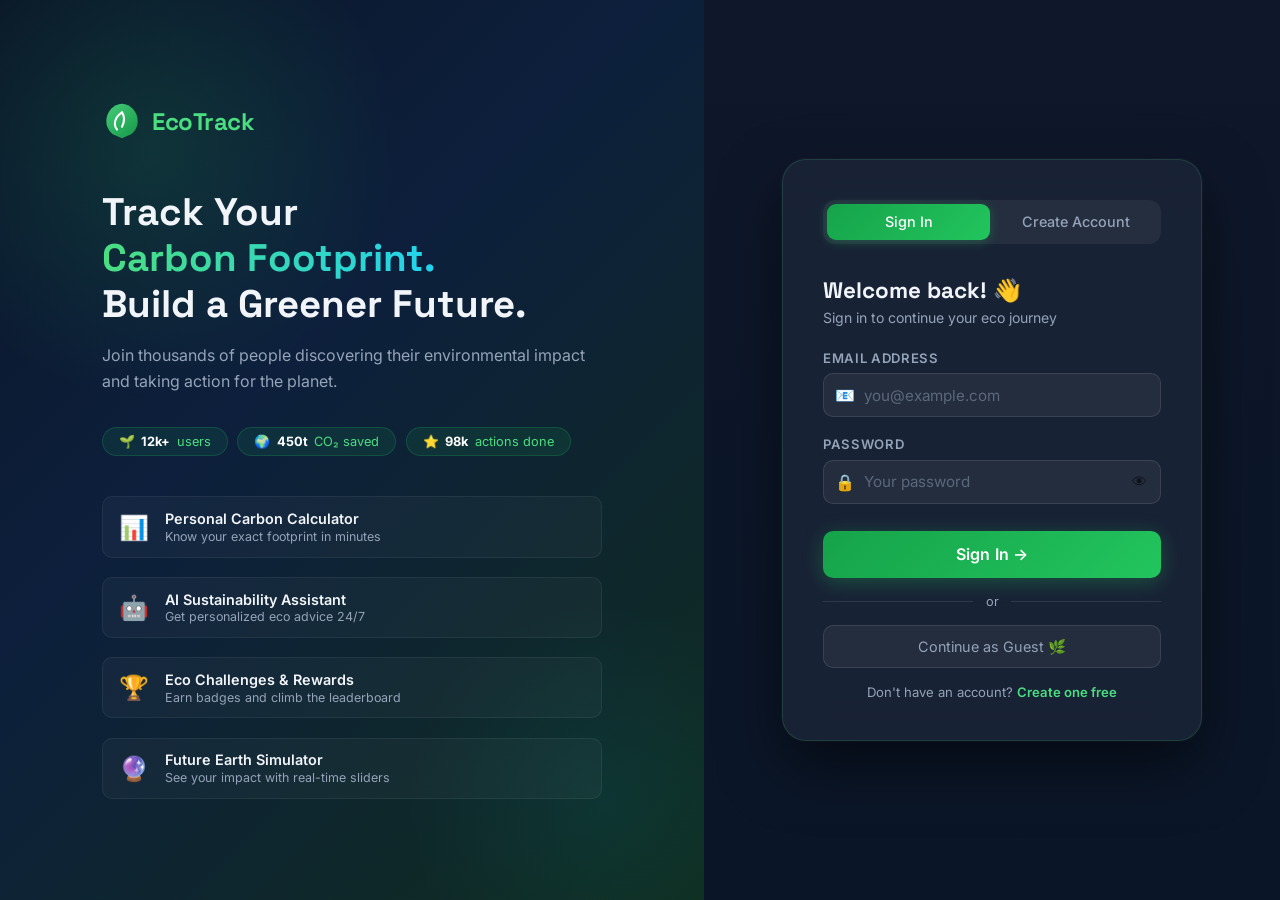
==== login.html @ 1db9c057 "Add files via upload" ====
<!DOCTYPE html>
<html lang="en">
<head>
  <meta charset="UTF-8" />
  <meta name="viewport" content="width=device-width, initial-scale=1.0" />
  <title>EcoTrack — Sign In</title>
  <meta name="description" content="Sign in or create your EcoTrack account to start tracking your carbon footprint." />
  <link rel="preconnect" href="https://fonts.googleapis.com" />
  <link rel="preconnect" href="https://fonts.gstatic.com" crossorigin />
  <link href="https://fonts.googleapis.com/css2?family=Inter:wght@300;400;500;600;700;800&family=Space+Grotesk:wght@400;500;600;700&display=swap" rel="stylesheet" />
  <link rel="stylesheet" href="css/login.css" />
</head>
<body>

  <!-- Animated background particles -->
  <div class="bg-particles" id="bgParticles"></div>

  <div class="login-layout">

    <!-- ── LEFT PANEL ── -->
    <div class="left-panel">
      <div class="left-content">
        <div class="brand">
          <div class="brand-logo">
            <svg width="40" height="40" viewBox="0 0 28 28" fill="none">
              <path d="M14 2C8 2 3 8 3 14c0 4 2 7.5 5 9.5L14 26l6-2.5c3-2 5-5.5 5-9.5C25 8 20 2 14 2z" fill="url(#lg1)" opacity="0.9"/>
              <path d="M14 8c-3 2-5 5-5 8 0 1.5.5 3 1.5 4" stroke="#fff" stroke-width="1.5" stroke-linecap="round"/>
              <path d="M14 8c2 3 2 6 0 10" stroke="#fff" stroke-width="1.5" stroke-linecap="round"/>
              <defs>
                <linearGradient id="lg1" x1="3" y1="2" x2="25" y2="26" gradientUnits="userSpaceOnUse">
                  <stop offset="0%" stop-color="#4ade80"/>
                  <stop offset="100%" stop-color="#16a34a"/>
                </linearGradient>
              </defs>
            </svg>
            <span>EcoTrack</span>
          </div>
        </div>

        <div class="hero-text">
          <h1>Track Your<br/><span class="gradient-text">Carbon Footprint.</span><br/>Build a Greener Future.</h1>
          <p>Join thousands of people discovering their environmental impact and taking action for the planet.</p>
        </div>

        <div class="stats-row">
          <div class="stat-pill">🌱 <strong>12k+</strong> users</div>
          <div class="stat-pill">🌍 <strong>450t</strong> CO₂ saved</div>
          <div class="stat-pill">⭐ <strong>98k</strong> actions done</div>
        </div>

        <div class="features-list">
          <div class="feature-item">
            <span class="feature-icon">📊</span>
            <div>
              <div class="feature-title">Personal Carbon Calculator</div>
              <div class="feature-desc">Know your exact footprint in minutes</div>
            </div>
          </div>
          <div class="feature-item">
            <span class="feature-icon">🤖</span>
            <div>
              <div class="feature-title">AI Sustainability Assistant</div>
              <div class="feature-desc">Get personalized eco advice 24/7</div>
            </div>
          </div>
          <div class="feature-item">
            <span class="feature-icon">🏆</span>
            <div>
              <div class="feature-title">Eco Challenges & Rewards</div>
              <div class="feature-desc">Earn badges and climb the leaderboard</div>
            </div>
          </div>
          <div class="feature-item">
            <span class="feature-icon">🔮</span>
            <div>
              <div class="feature-title">Future Earth Simulator</div>
              <div class="feature-desc">See your impact with real-time sliders</div>
            </div>
          </div>
        </div>
      </div>
    </div>

    <!-- ── RIGHT PANEL ── -->
    <div class="right-panel">
      <div class="form-card" id="formCard">

        <!-- Tab switcher -->
        <div class="form-tabs">
          <button class="form-tab active" id="tabSignIn" onclick="showTab('signin')">Sign In</button>
          <button class="form-tab" id="tabRegister" onclick="showTab('register')">Create Account</button>
        </div>

        <!-- ── SIGN IN FORM ── -->
        <div class="form-panel active" id="panelSignin">
          <div class="form-welcome">
            <h2>Welcome back! 👋</h2>
            <p>Sign in to continue your eco journey</p>
          </div>
          <div class="error-box" id="signinError" style="display:none"></div>
          <form id="signinForm" onsubmit="handleSignin(event)" novalidate>
            <div class="field-group">
              <label for="signinEmail">Email address</label>
              <div class="input-wrap">
                <span class="input-icon">📧</span>
                <input type="email" id="signinEmail" placeholder="you@example.com" autocomplete="email" required />
              </div>
            </div>
            <div class="field-group">
              <label for="signinPassword">Password</label>
              <div class="input-wrap">
                <span class="input-icon">🔒</span>
                <input type="password" id="signinPassword" placeholder="Your password" autocomplete="current-password" required />
                <button type="button" class="toggle-pw" onclick="togglePassword('signinPassword', this)">👁</button>
              </div>
            </div>
            <button type="submit" class="btn-submit" id="signinBtn">
              <span class="btn-text">Sign In →</span>
              <span class="btn-loader" style="display:none">⏳</span>
            </button>
          </form>
          <div class="form-divider"><span>or</span></div>
          <button class="btn-guest" onclick="continueAsGuest()">Continue as Guest 🌿</button>
          <p class="form-switch">Don't have an account? <a href="#" onclick="showTab('register')">Create one free</a></p>
        </div>

        <!-- ── REGISTER FORM ── -->
        <div class="form-panel" id="panelRegister">
          <div class="form-welcome">
            <h2>Join EcoTrack 🌱</h2>
            <p>Create your free account and start making a difference</p>
          </div>
          <div class="error-box" id="registerError" style="display:none"></div>
          <div class="success-box" id="registerSuccess" style="display:none"></div>
          <form id="registerForm" onsubmit="handleRegister(event)" novalidate>
            <div class="field-group">
              <label for="regUsername">Username</label>
              <div class="input-wrap">
                <span class="input-icon">🧑</span>
                <input type="text" id="regUsername" placeholder="e.g. eco_warrior" autocomplete="username" required minlength="3" />
              </div>
            </div>
            <div class="field-group">
              <label for="regEmail">Email address</label>
              <div class="input-wrap">
                <span class="input-icon">📧</span>
                <input type="email" id="regEmail" placeholder="you@example.com" autocomplete="email" required />
              </div>
            </div>
            <div class="field-group">
              <label for="regPassword">Password</label>
              <div class="input-wrap">
                <span class="input-icon">🔒</span>
                <input type="password" id="regPassword" placeholder="At least 6 characters" autocomplete="new-password" required minlength="6" />
                <button type="button" class="toggle-pw" onclick="togglePassword('regPassword', this)">👁</button>
              </div>
              <div class="password-strength" id="pwStrength">
                <div class="strength-bar"><div class="strength-fill" id="strengthFill"></div></div>
                <span class="strength-label" id="strengthLabel">Enter password</span>
              </div>
            </div>
            <div class="field-group">
              <label for="regConfirm">Confirm Password</label>
              <div class="input-wrap">
                <span class="input-icon">🔒</span>
                <input type="password" id="regConfirm" placeholder="Repeat password" required />
              </div>
            </div>
            <button type="submit" class="btn-submit" id="registerBtn">
              <span class="btn-text">Create Account 🌍</span>
              <span class="btn-loader" style="display:none">⏳</span>
            </button>
          </form>
          <p class="form-switch">Already have an account? <a href="#" onclick="showTab('signin')">Sign in</a></p>
        </div>

      </div>
    </div>

  </div>

  <script src="js/auth.js"></script>
  <script>
    // ── If already logged in, go directly to app ──
    if (isLoggedIn()) {
      window.location.href = 'index.html';
    }

    // ── Tab switching ──
    function showTab(tab) {
      document.querySelectorAll('.form-tab').forEach(t => t.classList.remove('active'));
      document.querySelectorAll('.form-panel').forEach(p => p.classList.remove('active'));
      if (tab === 'signin') {
        document.getElementById('tabSignIn').classList.add('active');
        document.getElementById('panelSignin').classList.add('active');
      } else {
        document.getElementById('tabRegister').classList.add('active');
        document.getElementById('panelRegister').classList.add('active');
      }
      // Clear errors
      ['signinError','registerError','registerSuccess'].forEach(id => {
        const el = document.getElementById(id);
        if (el) el.style.display = 'none';
      });
    }

    // ── Password toggle ──
    function togglePassword(fieldId, btn) {
      const field = document.getElementById(fieldId);
      field.type = field.type === 'password' ? 'text' : 'password';
      btn.textContent = field.type === 'password' ? '👁' : '🙈';
    }

    // ── Password strength ──
    document.getElementById('regPassword').addEventListener('input', function() {
      const val = this.value;
      const fill = document.getElementById('strengthFill');
      const label = document.getElementById('strengthLabel');
      let score = 0;
      if (val.length >= 6) score++;
      if (val.length >= 10) score++;
      if (/[A-Z]/.test(val)) score++;
      if (/[0-9]/.test(val)) score++;
      if (/[^A-Za-z0-9]/.test(val)) score++;
      const pct = (score / 5) * 100;
      fill.style.width = pct + '%';
      const colors = ['#ef4444','#f97316','#fbbf24','#22c55e','#16a34a'];
      const labels = ['Very Weak','Weak','Fair','Strong','Very Strong'];
      fill.style.background = colors[score - 1] || '#334155';
      label.textContent = score > 0 ? labels[score - 1] : 'Enter password';
    });

    // ── Sign In ──
    function handleSignin(e) {
      e.preventDefault();
      const email = document.getElementById('signinEmail').value.trim();
      const password = document.getElementById('signinPassword').value;
      const errEl = document.getElementById('signinError');

      if (!email || !password) {
        showError(errEl, 'Please fill in all fields.');
        return;
      }

      setLoading('signinBtn', true);
      setTimeout(() => {
        const result = loginUser(email, password);
        setLoading('signinBtn', false);
        if (result.ok) {
          window.location.href = 'index.html';
        } else {
          showError(errEl, result.error);
        }
      }, 600);
    }

    // ── Register ──
    function handleRegister(e) {
      e.preventDefault();
      const username = document.getElementById('regUsername').value.trim();
      const email = document.getElementById('regEmail').value.trim();
      const password = document.getElementById('regPassword').value;
      const confirm = document.getElementById('regConfirm').value;
      const errEl = document.getElementById('registerError');
      const sucEl = document.getElementById('registerSuccess');

      if (!username || !email || !password || !confirm) {
        showError(errEl, 'Please fill in all fields.'); return;
      }
      if (username.length < 3) {
        showError(errEl, 'Username must be at least 3 characters.'); return;
      }
      if (password.length < 6) {
        showError(errEl, 'Password must be at least 6 characters.'); return;
      }
      if (password !== confirm) {
        showError(errEl, 'Passwords do not match.'); return;
      }

      setLoading('registerBtn', true);
      setTimeout(() => {
        const result = registerUser(username, email, password);
        setLoading('registerBtn', false);
        if (result.ok) {
          errEl.style.display = 'none';
          sucEl.textContent = '✅ Account created! Signing you in…';
          sucEl.style.display = 'block';
          setTimeout(() => {
            loginUser(email, password);
            window.location.href = 'index.html';
          }, 1000);
        } else {
          showError(errEl, result.error);
        }
      }, 700);
    }

    // ── Guest ──
    function continueAsGuest() {
      const result = registerUser('Guest_' + Math.floor(Math.random()*9999), 'guest_' + Date.now() + '@guest.local', 'guest123');
      if (result.ok) {
        loginUser(result.user.email, 'guest123');
        window.location.href = 'index.html';
      }
    }

    // ── Helpers ──
    function showError(el, msg) {
      el.textContent = '⚠️ ' + msg;
      el.style.display = 'block';
      el.style.animation = 'none';
      requestAnimationFrame(() => { el.style.animation = 'shakeX 0.4s'; });
    }

    function setLoading(btnId, loading) {
      const btn = document.getElementById(btnId);
      btn.querySelector('.btn-text').style.display = loading ? 'none' : 'inline';
      btn.querySelector('.btn-loader').style.display = loading ? 'inline' : 'none';
      btn.disabled = loading;
    }

    // ── Particle background ──
    (function spawnParticles() {
      const container = document.getElementById('bgParticles');
      const emojis = ['🌱','🍃','♻️','🌿','🌎','⭐','💚'];
      for (let i = 0; i < 18; i++) {
        const p = document.createElement('div');
        p.className = 'particle';
        p.textContent = emojis[i % emojis.length];
        p.style.left = Math.random() * 100 + 'vw';
        p.style.top = Math.random() * 100 + 'vh';
        p.style.animationDelay = (Math.random() * 8) + 's';
        p.style.animationDuration = (6 + Math.random() * 8) + 's';
        p.style.fontSize = (12 + Math.random() * 16) + 'px';
        p.style.opacity = (0.08 + Math.random() * 0.12).toString();
        container.appendChild(p);
      }
    })();
  </script>
</body>
</html>
---- css/login.css ----
/* login.css — EcoTrack login/register page styles */

*, *::before, *::after { box-sizing: border-box; margin: 0; padding: 0; }

:root {
  --green: #22c55e;
  --green-light: #4ade80;
  --green-dark: #16a34a;
  --navy: #0f172a;
  --navy-2: #1e293b;
  --navy-3: #334155;
  --text: #f1f5f9;
  --text-muted: #94a3b8;
  --glass: rgba(30, 41, 59, 0.7);
  --glass-border: rgba(74, 222, 128, 0.15);
  --radius: 16px;
  --radius-sm: 10px;
}

html, body {
  height: 100%;
  font-family: 'Inter', sans-serif;
  background: var(--navy);
  color: var(--text);
  overflow-x: hidden;
}

/* ── Animated background ── */
.bg-particles {
  position: fixed;
  inset: 0;
  pointer-events: none;
  z-index: 0;
  overflow: hidden;
}

.particle {
  position: absolute;
  animation: floatParticle linear infinite;
  user-select: none;
}

@keyframes floatParticle {
  0%   { transform: translateY(0) rotate(0deg); opacity: 0; }
  10%  { opacity: 1; }
  90%  { opacity: 1; }
  100% { transform: translateY(-110vh) rotate(360deg); opacity: 0; }
}

/* ── Layout ── */
.login-layout {
  position: relative;
  z-index: 1;
  display: flex;
  min-height: 100vh;
}

/* ── LEFT PANEL ── */
.left-panel {
  flex: 1 1 55%;
  background: linear-gradient(135deg, #0a1628 0%, #0d1f3c 40%, #0f2d1f 100%);
  display: flex;
  align-items: center;
  justify-content: center;
  padding: 3rem 4rem;
  position: relative;
  overflow: hidden;
}

.left-panel::before {
  content: '';
  position: absolute;
  width: 500px; height: 500px;
  background: radial-gradient(circle, rgba(34,197,94,0.15) 0%, transparent 70%);
  top: -100px; left: -100px;
  border-radius: 50%;
}

.left-panel::after {
  content: '';
  position: absolute;
  width: 400px; height: 400px;
  background: radial-gradient(circle, rgba(6,182,212,0.08) 0%, transparent 70%);
  bottom: -100px; right: -100px;
  border-radius: 50%;
}

.left-content { position: relative; z-index: 1; max-width: 500px; }

.brand {
  display: flex;
  align-items: center;
  margin-bottom: 3rem;
}

.brand-logo {
  display: flex;
  align-items: center;
  gap: 10px;
  font-family: 'Space Grotesk', sans-serif;
  font-size: 1.5rem;
  font-weight: 700;
  color: var(--green-light);
  letter-spacing: -0.5px;
}

.hero-text { margin-bottom: 2rem; }

.hero-text h1 {
  font-family: 'Space Grotesk', sans-serif;
  font-size: clamp(1.8rem, 3vw, 2.4rem);
  font-weight: 700;
  line-height: 1.2;
  color: var(--text);
  margin-bottom: 1rem;
}

.gradient-text {
  background: linear-gradient(90deg, #4ade80, #22d3ee);
  -webkit-background-clip: text;
  -webkit-text-fill-color: transparent;
  background-clip: text;
}

.hero-text p {
  color: var(--text-muted);
  font-size: 1rem;
  line-height: 1.6;
}

/* ── Stats row ── */
.stats-row {
  display: flex;
  flex-wrap: wrap;
  gap: 0.6rem;
  margin-bottom: 2.5rem;
}

.stat-pill {
  background: rgba(34,197,94,0.1);
  border: 1px solid rgba(34,197,94,0.2);
  border-radius: 100px;
  padding: 0.4rem 1rem;
  font-size: 0.8rem;
  color: var(--green-light);
  display: flex;
  align-items: center;
  gap: 0.4rem;
}

.stat-pill strong { color: #fff; }

/* ── Features list ── */
.features-list { display: flex; flex-direction: column; gap: 1.2rem; }

.feature-item {
  display: flex;
  align-items: center;
  gap: 1rem;
  background: rgba(255,255,255,0.03);
  border: 1px solid rgba(255,255,255,0.06);
  border-radius: var(--radius-sm);
  padding: 0.8rem 1rem;
  transition: background 0.2s;
}

.feature-item:hover { background: rgba(34,197,94,0.06); }

.feature-icon { font-size: 1.5rem; flex-shrink: 0; }
.feature-title { font-weight: 600; font-size: 0.9rem; margin-bottom: 0.1rem; }
.feature-desc { font-size: 0.78rem; color: var(--text-muted); }

/* ── RIGHT PANEL ── */
.right-panel {
  flex: 0 0 45%;
  display: flex;
  align-items: center;
  justify-content: center;
  padding: 2rem;
  background: linear-gradient(180deg, #0f172a 0%, #0a1628 100%);
}

/* ── Form card ── */
.form-card {
  width: 100%;
  max-width: 420px;
  background: var(--glass);
  backdrop-filter: blur(20px);
  -webkit-backdrop-filter: blur(20px);
  border: 1px solid var(--glass-border);
  border-radius: 24px;
  padding: 2.5rem;
  box-shadow: 0 25px 60px rgba(0,0,0,0.5), 0 0 0 1px rgba(255,255,255,0.03);
}

/* ── Tabs ── */
.form-tabs {
  display: flex;
  background: rgba(255,255,255,0.05);
  border-radius: 12px;
  padding: 4px;
  margin-bottom: 2rem;
  gap: 4px;
}

.form-tab {
  flex: 1;
  background: transparent;
  border: none;
  color: var(--text-muted);
  padding: 0.6rem;
  border-radius: 9px;
  font-size: 0.9rem;
  font-weight: 500;
  cursor: pointer;
  transition: all 0.25s;
  font-family: 'Inter', sans-serif;
}

.form-tab.active {
  background: linear-gradient(135deg, var(--green-dark), var(--green));
  color: #fff;
  box-shadow: 0 2px 12px rgba(34,197,94,0.3);
}

/* ── Form panels ── */
.form-panel { display: none; animation: fadeIn 0.3s ease; }
.form-panel.active { display: block; }

@keyframes fadeIn { from { opacity:0; transform:translateY(8px); } to { opacity:1; transform:translateY(0); } }

.form-welcome { margin-bottom: 1.5rem; }
.form-welcome h2 {
  font-family: 'Space Grotesk', sans-serif;
  font-size: 1.4rem;
  font-weight: 700;
  margin-bottom: 0.25rem;
}
.form-welcome p { color: var(--text-muted); font-size: 0.88rem; }

/* ── Fields ── */
.field-group { margin-bottom: 1.2rem; }

.field-group label {
  display: block;
  font-size: 0.82rem;
  font-weight: 600;
  color: var(--text-muted);
  margin-bottom: 0.45rem;
  text-transform: uppercase;
  letter-spacing: 0.05em;
}

.input-wrap {
  position: relative;
  display: flex;
  align-items: center;
}

.input-icon {
  position: absolute;
  left: 12px;
  font-size: 1rem;
  pointer-events: none;
  user-select: none;
}

.input-wrap input {
  width: 100%;
  background: rgba(255,255,255,0.05);
  border: 1.5px solid rgba(255,255,255,0.1);
  border-radius: var(--radius-sm);
  color: var(--text);
  font-family: 'Inter', sans-serif;
  font-size: 0.95rem;
  padding: 0.72rem 2.8rem 0.72rem 2.5rem;
  transition: border-color 0.2s, box-shadow 0.2s;
  outline: none;
}

.input-wrap input::placeholder { color: rgba(148,163,184,0.5); }

.input-wrap input:focus {
  border-color: var(--green);
  box-shadow: 0 0 0 3px rgba(34,197,94,0.15);
  background: rgba(255,255,255,0.07);
}

.toggle-pw {
  position: absolute;
  right: 10px;
  background: none;
  border: none;
  cursor: pointer;
  font-size: 0.95rem;
  padding: 4px;
  line-height: 1;
  opacity: 0.6;
  transition: opacity 0.2s;
}
.toggle-pw:hover { opacity: 1; }

/* ── Password strength ── */
.password-strength { margin-top: 0.5rem; display: flex; align-items: center; gap: 0.6rem; }
.strength-bar { flex: 1; height: 4px; background: rgba(255,255,255,0.1); border-radius: 4px; overflow: hidden; }
.strength-fill { height: 100%; width: 0; transition: width 0.3s, background 0.3s; border-radius: 4px; }
.strength-label { font-size: 0.72rem; color: var(--text-muted); min-width: 70px; }

/* ── Submit button ── */
.btn-submit {
  width: 100%;
  background: linear-gradient(135deg, var(--green-dark) 0%, var(--green) 100%);
  color: #fff;
  border: none;
  border-radius: var(--radius-sm);
  padding: 0.85rem;
  font-size: 1rem;
  font-weight: 600;
  font-family: 'Inter', sans-serif;
  cursor: pointer;
  margin-top: 0.5rem;
  transition: all 0.25s;
  box-shadow: 0 4px 20px rgba(34,197,94,0.3);
  letter-spacing: 0.01em;
}

.btn-submit:hover:not(:disabled) {
  transform: translateY(-2px);
  box-shadow: 0 8px 28px rgba(34,197,94,0.45);
}
.btn-submit:active:not(:disabled) { transform: translateY(0); }
.btn-submit:disabled { opacity: 0.7; cursor: not-allowed; }

/* ── Divider ── */
.form-divider {
  display: flex; align-items: center; gap: 0.8rem;
  margin: 1rem 0; color: var(--text-muted); font-size: 0.8rem;
}
.form-divider::before, .form-divider::after {
  content: ''; flex: 1; height: 1px; background: rgba(255,255,255,0.1);
}

/* ── Guest button ── */
.btn-guest {
  width: 100%;
  background: rgba(255,255,255,0.05);
  border: 1.5px solid rgba(255,255,255,0.1);
  border-radius: var(--radius-sm);
  color: var(--text-muted);
  padding: 0.72rem;
  font-size: 0.9rem;
  font-family: 'Inter', sans-serif;
  cursor: pointer;
  transition: all 0.2s;
}
.btn-guest:hover {
  border-color: var(--green);
  color: var(--green-light);
  background: rgba(34,197,94,0.07);
}

/* ── Switch link ── */
.form-switch {
  text-align: center;
  margin-top: 1rem;
  font-size: 0.82rem;
  color: var(--text-muted);
}
.form-switch a { color: var(--green-light); text-decoration: none; font-weight: 600; }
.form-switch a:hover { text-decoration: underline; }

/* ── Error / success boxes ── */
.error-box {
  background: rgba(239,68,68,0.1);
  border: 1px solid rgba(239,68,68,0.3);
  border-radius: 8px;
  padding: 0.7rem 1rem;
  margin-bottom: 1rem;
  font-size: 0.85rem;
  color: #fca5a5;
}

.success-box {
  background: rgba(34,197,94,0.1);
  border: 1px solid rgba(34,197,94,0.3);
  border-radius: 8px;
  padding: 0.7rem 1rem;
  margin-bottom: 1rem;
  font-size: 0.85rem;
  color: var(--green-light);
}

@keyframes shakeX {
  0%,100% { transform: translateX(0); }
  20%,60%  { transform: translateX(-6px); }
  40%,80%  { transform: translateX(6px); }
}

/* ── Responsive ── */
@media (max-width: 900px) {
  .login-layout { flex-direction: column; }
  .left-panel { flex: none; padding: 2rem; min-height: auto; }
  .right-panel { flex: none; padding: 1.5rem; }
  .features-list { display: none; }
  .hero-text h1 { font-size: 1.6rem; }
}
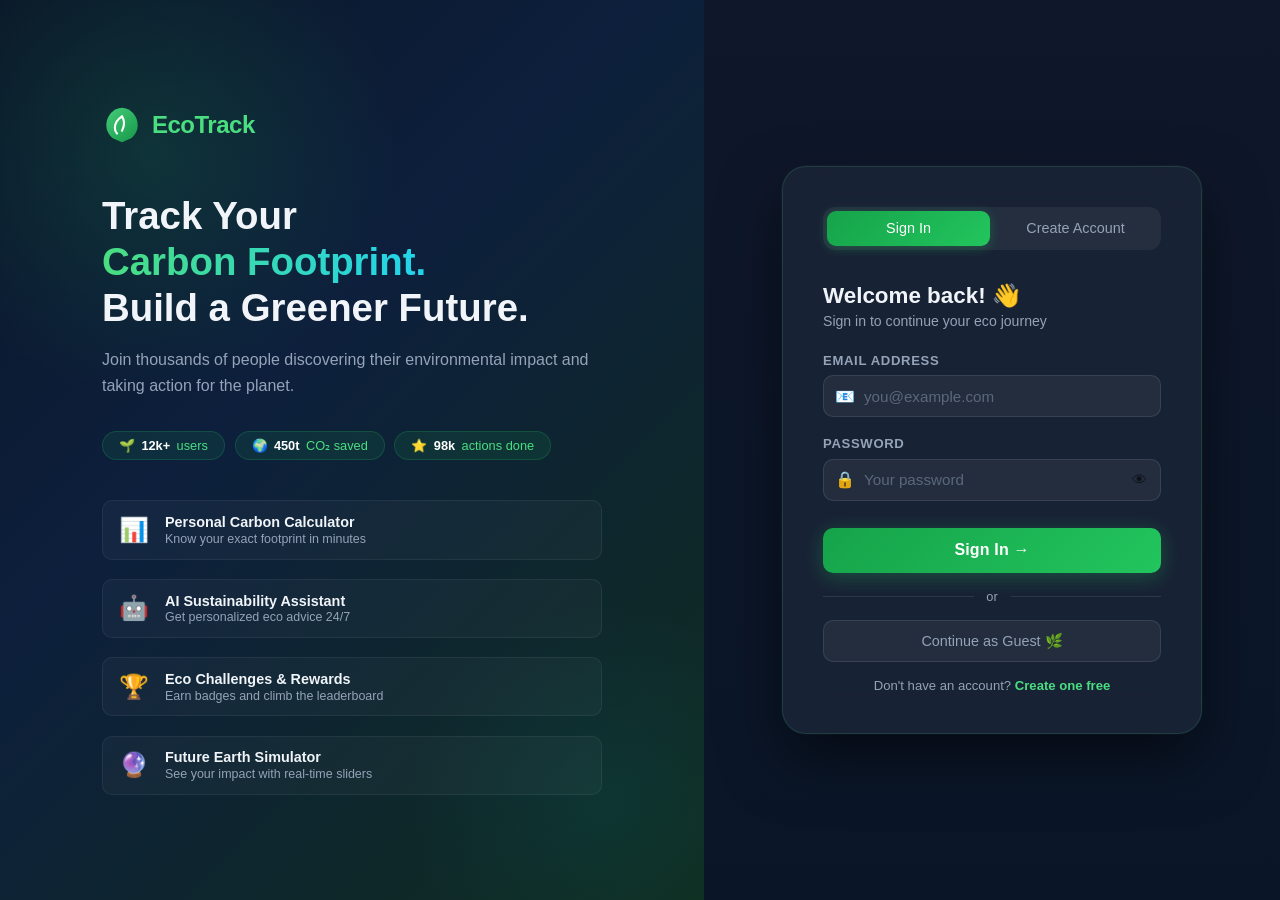
==== commit c13af29b: "Add files via upload" ====
--- a/login.html
+++ b/login.html
@@ -3,6 +3,9 @@
 <head>
   <meta charset="UTF-8" />
   <meta name="viewport" content="width=device-width, initial-scale=1.0" />
+  <meta http-equiv="X-Content-Type-Options" content="nosniff" />
+  <meta name="referrer" content="no-referrer" />
+  <meta http-equiv="Content-Security-Policy" content="default-src 'self'; style-src 'self' https://fonts.googleapis.com 'unsafe-inline'; font-src https://fonts.gstatic.com; script-src 'self' 'unsafe-inline'; connect-src 'none'; img-src 'self' data:; frame-ancestors 'none';" />
   <title>EcoTrack — Sign In</title>
   <meta name="description" content="Sign in or create your EcoTrack account to start tracking your carbon footprint." />
   <link rel="preconnect" href="https://fonts.googleapis.com" />
@@ -86,9 +89,9 @@
       <div class="form-card" id="formCard">
 
         <!-- Tab switcher -->
-        <div class="form-tabs">
-          <button class="form-tab active" id="tabSignIn" onclick="showTab('signin')">Sign In</button>
-          <button class="form-tab" id="tabRegister" onclick="showTab('register')">Create Account</button>
+        <div class="form-tabs" role="tablist" aria-label="Authentication options">
+          <button class="form-tab active" id="tabSignIn" onclick="showTab('signin')" role="tab" aria-selected="true" aria-controls="panelSignin">Sign In</button>
+          <button class="form-tab" id="tabRegister" onclick="showTab('register')" role="tab" aria-selected="false" aria-controls="panelRegister">Create Account</button>
         </div>
 
         <!-- ── SIGN IN FORM ── -->
@@ -188,13 +191,18 @@
 
     // ── Tab switching ──
     function showTab(tab) {
-      document.querySelectorAll('.form-tab').forEach(t => t.classList.remove('active'));
+      document.querySelectorAll('.form-tab').forEach(t => {
+        t.classList.remove('active');
+        t.setAttribute('aria-selected', 'false');
+      });
       document.querySelectorAll('.form-panel').forEach(p => p.classList.remove('active'));
       if (tab === 'signin') {
         document.getElementById('tabSignIn').classList.add('active');
+        document.getElementById('tabSignIn').setAttribute('aria-selected', 'true');
         document.getElementById('panelSignin').classList.add('active');
       } else {
         document.getElementById('tabRegister').classList.add('active');
+        document.getElementById('tabRegister').setAttribute('aria-selected', 'true');
         document.getElementById('panelRegister').classList.add('active');
       }
       // Clear errors
